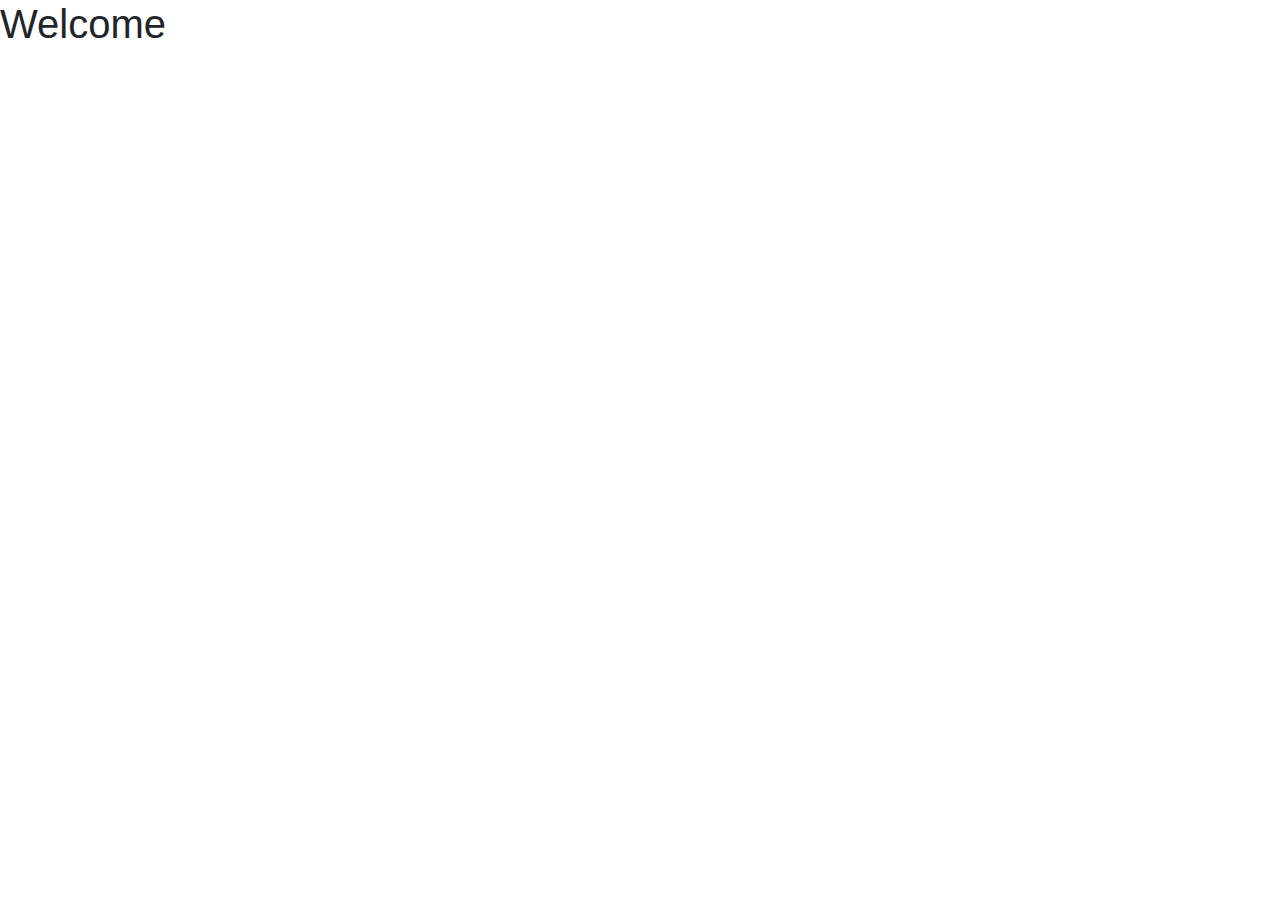
==== index.html @ 2044793a "Setup project" ====
<!DOCTYPE html>
<html lang="en">
  <head>
    <meta charset="UTF-8" />
    <meta http-equiv="X-UA-Compatible" content="IE=edge" />
    <meta name="viewport" content="width=device-width, initial-scale=1.0" />
    <meta
      name="description"
      content="Everything you need to know about the best Korean skincare products and routines"
    />
    <link
      rel="stylesheet"
      href="https://cdn.jsdelivr.net/npm/bootstrap@4.0.0/dist/css/bootstrap.min.css"
      integrity="sha384-Gn5384xqQ1aoWXA+058RXPxPg6fy4IWvTNh0E263XmFcJlSAwiGgFAW/dAiS6JXm"
      crossorigin="anonymous"
    />
    <title>K-Beauty</title>
  </head>
  <body>
    <h1>Welcome</h1>

    <script
      src="https://cdn.jsdelivr.net/npm/bootstrap@5.1.3/dist/js/bootstrap.bundle.min.js"
      integrity="sha384-ka7Sk0Gln4gmtz2MlQnikT1wXgYsOg+OMhuP+IlRH9sENBO0LRn5q+8nbTov4+1p"
      crossorigin="anonymous"
    ></script>
  </body>
</html>
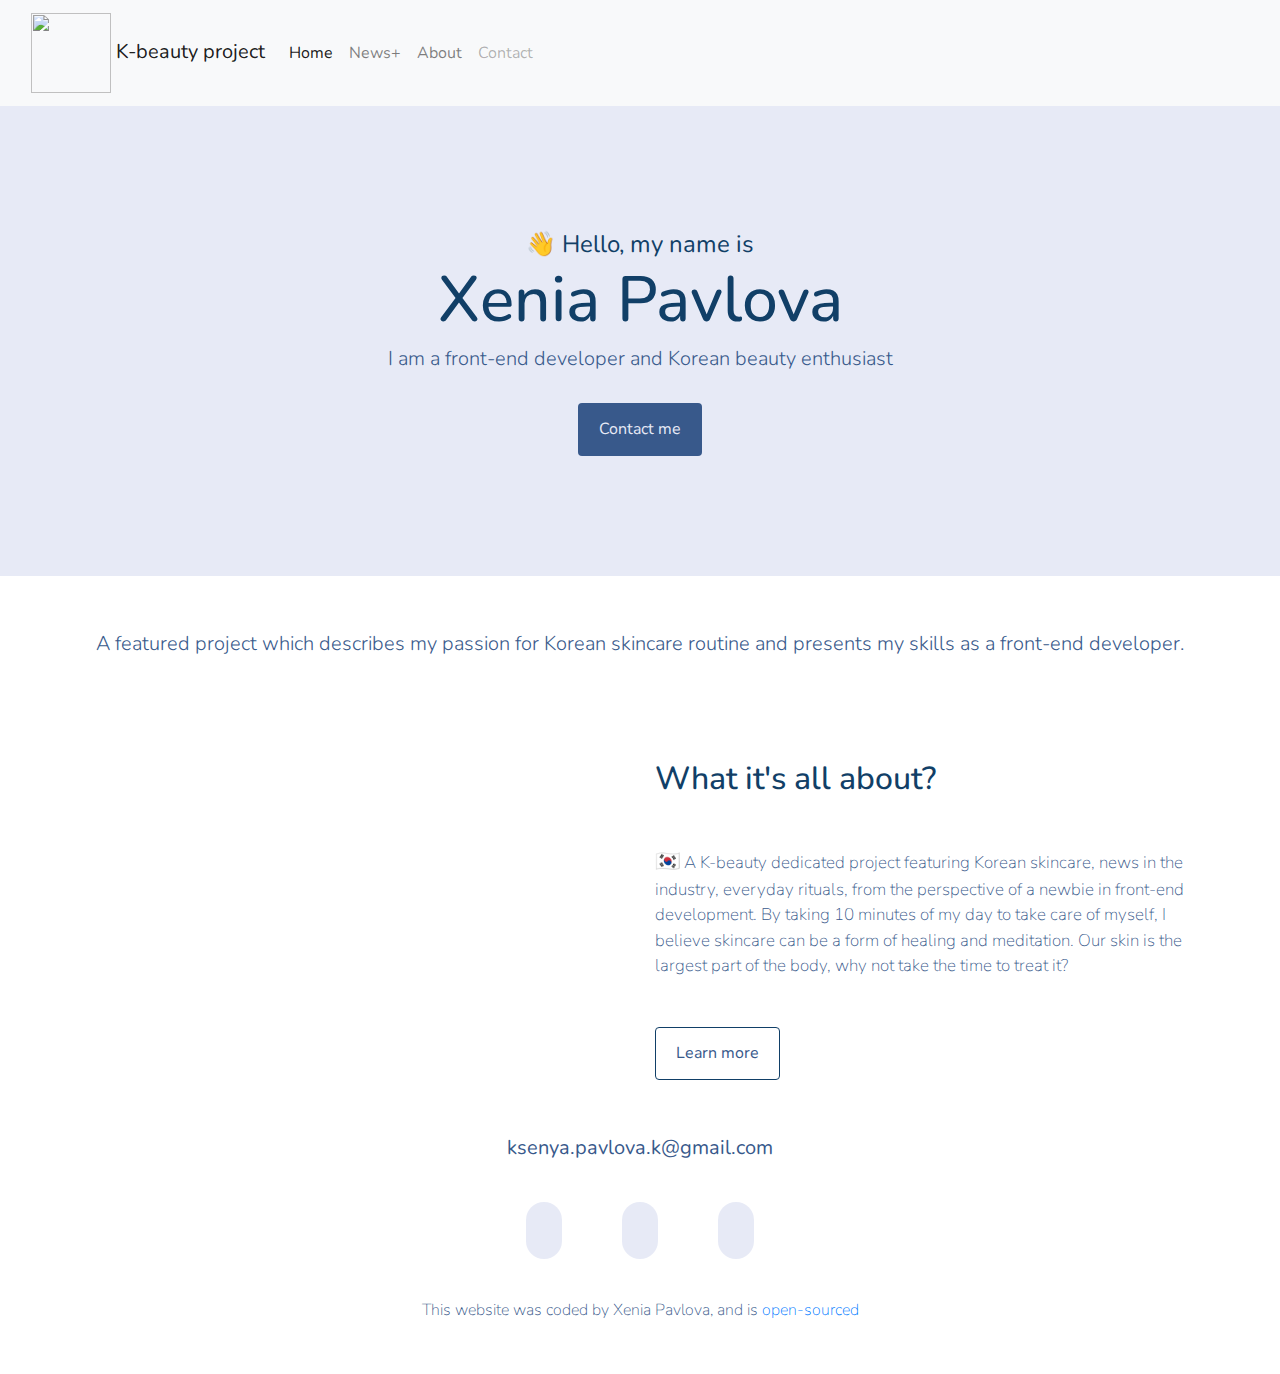
==== commit 1a6813dd: "Made cards responsive" ====
--- a/index.html
+++ b/index.html
@@ -6,7 +6,7 @@
     <meta name="viewport" content="width=device-width, initial-scale=1.0" />
     <meta
       name="description"
-      content="Everything you need to know about the best Korean skincare products and routines"
+      content="Everything you need to know about the best Korean skincare roducts and routines"
     />
     <link
       rel="stylesheet"
@@ -14,15 +14,132 @@
       integrity="sha384-Gn5384xqQ1aoWXA+058RXPxPg6fy4IWvTNh0E263XmFcJlSAwiGgFAW/dAiS6JXm"
       crossorigin="anonymous"
     />
-    <title>K-Beauty</title>
-  </head>
-  <body>
-    <h1>Welcome</h1>
-
+    <link rel="preconnect" href="https://fonts.googleapis.com" />
+    <link rel="preconnect" href="https://fonts.gstatic.com" crossorigin />
+    <link rel="preconnect" href="https://fonts.googleapis.com" />
+    <link rel="preconnect" href="https://fonts.gstatic.com" crossorigin />
+    <link
+      href="https://fonts.googleapis.com/css2?family=Nunito:ital,wght@0,200;0,300;0,400;0,500;1,200;1,300;1,400&family=Rubik:ital,wght@0,300;0,400;0,500;1,300;1,400&display=swap"
+      rel="stylesheet"
+    />
+    <link rel="stylesheet" href="css/style.css" />
+    <script
+      src="https://kit.fontawesome.com/1a5a779fb5.js"
+      crossorigin="anonymous"
+    ></script>
     <script
       src="https://cdn.jsdelivr.net/npm/bootstrap@5.1.3/dist/js/bootstrap.bundle.min.js"
       integrity="sha384-ka7Sk0Gln4gmtz2MlQnikT1wXgYsOg+OMhuP+IlRH9sENBO0LRn5q+8nbTov4+1p"
       crossorigin="anonymous"
     ></script>
+    <title>K-Beauty Enthusiast</title>
+  </head>
+  <body>
+    <nav class="navbar navbar-expand-lg navbar-light bg-light">
+      <div class="container-fluid">
+        <a class="navbar-brand" href="#">
+          <img
+            src="creatives/logo.png"
+            alt=""
+            width="80"
+            height="80"
+            class="d-inline-block align"
+          />
+          K-beauty project
+        </a>
+        <button
+          class="navbar-toggler"
+          type="button"
+          data-bs-toggle="collapse"
+          data-bs-target="#navbarNavAltMarkup"
+          aria-controls="navbarNavAltMarkup"
+          aria-expanded="false"
+          aria-label="Toggle navigation"
+        >
+          <span class="navbar-toggler-icon"></span>
+        </button>
+        <div class="collapse navbar-collapse" id="navbarNavAltMarkup">
+          <div class="navbar-nav">
+            <a class="nav-link active" aria-current="page" href="#">Home</a>
+            <a class="nav-link" href="#">News+</a>
+            <a class="nav-link" href="#">About</a>
+            <a class="nav-link disabled">Contact</a>
+          </div>
+        </div>
+      </div>
+    </nav>
+    <div class="introduction">
+      <p>👋 Hello, my name is</p>
+      <h1 class="mb-0">Xenia Pavlova</h1>
+      <h2>I am a front-end developer and Korean beauty enthusiast</h2>
+      <a href="#" class="btn btn-branding mt-3">Contact me</a>
+    </div>
+    <p class="text-center m-5 about-project">
+      A featured project which describes my passion for Korean skincare routine
+      and presents my skills as a front-end developer.
+    </p>
+    <div class="container">
+      <div class="row mb-5">
+        <div class="col d-none d-lg-block mb-5">
+          <img src="creatives/1.1.png" class="img-fluid box-shadow" alt="" />
+        </div>
+        <div class="col">
+          <div class="project-description">
+            <h2 class="mb-5 mt-5">What it's all about?</h2>
+            <p class="mb-5 lh-base about-text">
+              <big>🇰🇷</big> A K-beauty dedicated project featuring Korean
+              skincare, news in the industry, everyday rituals, from the
+              perspective of a newbie in front-end development. By taking 10
+              minutes of my day to take care of myself, I believe skincare can
+              be a form of healing and meditation. Our skin is the largest part
+              of the body, why not take the time to treat it?
+            </p>
+            <a href="#" class="btn btn-branding-outline">Learn more</a>
+          </div>
+        </div>
+      </div>
+    </div>
+    <footer>
+      <div class="closing mb-5">
+        <div class="text-center mt-5 closing">
+          <div class="email-link mb-5">
+            <a href="mailto:ksenya.pavlova.k@gmail.com"
+              >ksenya.pavlova.k@gmail.com
+            </a>
+          </div>
+        </div>
+        <div class="social-link text-center">
+          <a
+            href="https://www.instagram.com/ksenyaeaea/"
+            target="blank"
+            title="instagram"
+          >
+            <i class="fa-brands fa-instagram"></i
+          ></a>
+          <a
+            href="https://www.facebook.com/ksenyaeaeaa.orlova"
+            target="blank"
+            title="facebook"
+            ><i class="fa-brands fa-facebook"></i
+          ></a>
+          <a
+            href="https://github.com/XENIAAPavlova"
+            target="blank"
+            title="github"
+            ><i class="fa-brands fa-github"></i
+          ></a>
+        </div>
+        <div class="open-source">
+          <p class="mt-5 text-center">
+            This website was coded by Xenia Pavlova, and is
+            <a
+              href="https://github.com/XENIAAPavlova/Week-4-Project"
+              targer="-blank"
+              >open-sourced</a
+            >
+          </p>
+        </div>
+      </div>
+    </footer>
   </body>
 </html>
--- a/css/style.css
+++ b/css/style.css
@@ -0,0 +1,171 @@
+:root {
+  --branding-color: #38598b;
+  --default-font-family: "Nunito";
+  --secondary-color: #113f67;
+  --light-color: #e7eaf6;
+}
+
+body {
+  font-family: var(--default-font-family);
+}
+
+h1,
+h2,
+h3,
+h4,
+h5,
+h6 {
+  color: var(--secondary-color);
+  font-family: var(--default-font-family);
+}
+
+h1 {
+  font-size: 64px;
+  color: var(--secondary-color);
+}
+
+p {
+  font-weight: normal;
+  font-size: 16px;
+  font-family: var(--default-font-family);
+  color: var(--branding-color);
+}
+
+.introduction {
+  background-color: var(--light-color);
+  text-align: center;
+  padding: 120px 10px;
+}
+
+.introduction p {
+  font-family: var(--default-font-family);
+  font-weight: 400;
+  font-style: normal;
+  font-size: 24px;
+  color: var(--secondary-color);
+  margin: 0;
+}
+
+.introduction h2 {
+  font-family: var(--default-font-family);
+  font-weight: 300;
+  font-size: 20px;
+  line-height: 2;
+  color: var(--branding-color);
+}
+
+.btn-branding {
+  text-decoration: none;
+  text-transform: none;
+  background: var(--branding-color);
+  border-radius: 4px;
+  color: var(--light-color);
+  line-height: 27px;
+  padding: 12px 20px;
+  cursor: pointer;
+}
+.about-project {
+  font-family: var(--default-font-family);
+  font-weight: 300;
+  font-size: 20px;
+  line-height: 2;
+  color: var(--branding-color);
+}
+
+.btn-branding-outline {
+  color: var(--branding-color);
+  border: 1px solid var(--secondary-color);
+  line-height: 27px;
+  padding: 12px 20px;
+  border-radius: 4px;
+}
+
+.about-text {
+  font-family: var(--default-font-family);
+  font-weight: 200;
+  font-size: 17px;
+  line-height: 2;
+  color: var(--branding-color);
+  line-height: 1.5;
+}
+
+.project-description {
+  padding: 120 60px;
+}
+
+.social-link a {
+  text-decoration: none;
+  margin: 0 30px;
+  color: var(--secondary-color);
+  background: var(--light-color);
+  padding: 15px 18px;
+  border-radius: 50px;
+  font-size: 20px;
+}
+
+.email-link a {
+  text-decoration: none;
+  font-family: var(--default-font-family);
+  font-size: 20px;
+  line-height: 2;
+  color: var(--branding-color);
+  cursor: pointer;
+}
+
+/* .closing {
+  background-color: var(--light-color);
+  text-align: center;
+  padding: 1px 5px;
+} */
+
+.open-source {
+  text-decoration: none;
+  line-height: 1.5;
+  font-family: var(--default-font-family);
+  font-weight: 200;
+  font-size: 16px;
+  color: #38598b;
+}
+
+.open-source p {
+  font-family: var(--default-font-family);
+  font-weight: 200;
+  font-size: 16px;
+  line-height: 2;
+  color: var(--branding-color);
+  line-height: 2;
+}
+
+.info-section {
+  background-color: var(--light-color);
+  text-align: center;
+  padding: 60px 10px;
+}
+
+.info-section h2 {
+  font-family: var(--default-font-family);
+  font-weight: 300;
+  font-size: 20px;
+  line-height: 2;
+  color: var(--branding-color);
+}
+
+.info-section p {
+  font-family: var(--default-font-family);
+  font-weight: 400;
+  font-style: normal;
+  font-size: 20px;
+  color: var(--secondary-color);
+  margin: 0;
+}
+
+.card-button {
+  text-align: center;
+}
+
+@media (max-width: 960px) {
+  .project-description {
+    padding: 0;
+    text-align: center;
+  }
+}
